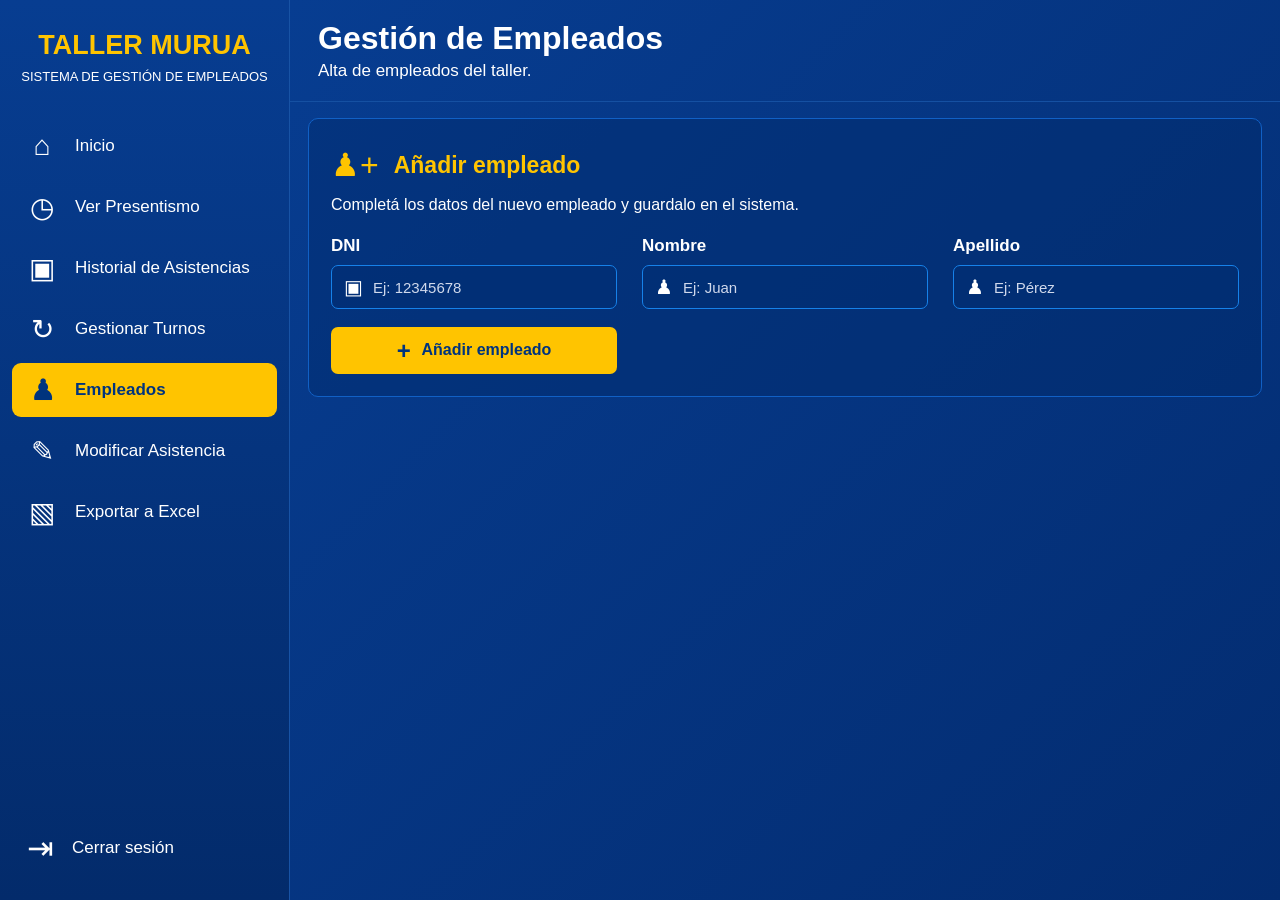
==== templates/anadirempleado.html @ 3f14bf71 "Agregar HTML y Estilos" ====
<!DOCTYPE html>

<head>
    

    <title>Añadir empleado - Taller Murua</title>

    <link rel="stylesheet" href="../static/css/anadirempleado.css">
</head>

<body>

    
    <aside class="sidebar">

        <div class="logo">
            <div class="logo-icon"></div>
            <h1>TALLER MURUA</h1>
            <p>SISTEMA DE GESTIÓN DE EMPLEADOS</p>
        </div>

        <nav class="menu">

            <a href="#" class="menu-item">
                <span>⌂</span>
                Inicio
            </a>

            <a href="#" class="menu-item">
                <span>◷</span>
                Ver Presentismo
            </a>

            <a href="#" class="menu-item">
                <span>▣</span>
                Historial de Asistencias
            </a>

            <a href="#" class="menu-item">
                <span>↻</span>
                Gestionar Turnos
            </a>

            
            <a href="#" class="menu-item activo">
                <span>♟</span>
                Empleados
            </a>

            <a href="#" class="menu-item">
                <span>✎</span>
                Modificar Asistencia
            </a>

            <a href="#" class="menu-item">
                <span>▧</span>
                Exportar a Excel
            </a>

        </nav>

        <button type="button" class="cerrar-sesion">
    <span>⇥</span>
    Cerrar sesión
</button>

    </aside>


    
    <main class="contenido">

       
        <header class="header">

            <div class="titulo-header">

        
                <div>
                    <h2>Gestión de Empleados</h2>
                    <p>Alta de empleados del taller.</p>
                </div>

            </div>

        </header>


        
        <section class="panel-empleado">

            <div class="titulo-panel">

                <span class="icono-persona">♟+</span>

                <h3>Añadir empleado</h3>

            </div>

            <p class="descripcion">
                Completá los datos del nuevo empleado y guardalo en el sistema.
            </p>


            <form class="form-empleado">

                
                <div class="campo">

                    <label for="dni">DNI</label>

                    <div class="input-container">

                        <span class="input-icon">▣</span>

                        <input
                            type="text"
                            id="dni"
                            name="dni"
                            placeholder="Ej: 12345678"
                        >

                    </div>

                </div>


                
                <div class="campo">

                    <label for="nombre">Nombre</label>

                    <div class="input-container">

                        <span class="input-icon">♟</span>

                        <input
                            type="text"
                            id="nombre"
                            name="nombre"
                            placeholder="Ej: Juan"
                        >

                    </div>

                </div>


                
                <div class="campo">

                    <label for="apellido">Apellido</label>

                    <div class="input-container">

                        <span class="input-icon">♟</span>

                        <input
                            type="text"
                            id="apellido"
                            name="apellido"
                            placeholder="Ej: Pérez"
                        >

                    </div>

                </div>

                
                <button type="submit" class="btn-agregar">
                    <span>+</span>
                    Añadir empleado
                </button>

            </form>

        </section>

    </main>

</body>

</html>
---- static/css/anadirempleado.css ----
* {
    margin: 0;
    padding: 0;
    box-sizing: border-box;
}

body {
    font-family: Arial, Helvetica, sans-serif;
    background: #063783;
    color: white;
    min-height: 100vh;
}

.sidebar {
    position: fixed;
    left: 0;
    top: 0;

    width: 290px;
    height: 100vh;

    background: linear-gradient(
        180deg,
        #073d91,
        #032b6b
    );

    border-right: 1px solid #1853a5;

    padding: 25px 12px;

    display: flex;
    flex-direction: column;
}

.logo {
    text-align: center;
    margin-bottom: 35px;
}

.logo-icon {
    font-size: 45px;
    margin-bottom: 5px;
}

.logo h1 {
    color: #ffc400;
    font-size: 27px;
    margin-bottom: 8px;
}

.logo p {
    font-size: 13px;
    color: white;
}

.menu {
    display: flex;
    flex-direction: column;
    gap: 7px;
}

.menu-item {
    height: 54px;

    display: flex;
    align-items: center;

    gap: 18px;

    padding: 0 15px;

    border-radius: 9px;

    color: white;
    text-decoration: none;

    font-size: 17px;

    transition: 0.2s;
}

.menu-item span {
    font-size: 28px;
    width: 30px;
    text-align: center;
}

.menu-item:hover {
    background-color: rgba(255, 255, 255, 0.08);
}

.menu-item.activo {
    background-color: #ffc400;
    color: #00347e;
    font-weight: bold;
}

.menu-item.activo span {
    color: #00347e;
}

.cerrar-sesion {
    margin-top: auto;
    height: 55px;
    display: flex;
    align-items: center;
    gap: 18px;
    padding-left: 15px;

    
    background: transparent; 
    border: none;
    cursor: pointer;
    font-family: inherit; 
    width: 100%;
    
    color: white; 
    font-size: 17px;
    transition: 0.2s; 
}


.cerrar-sesion:hover {
    background-color: #ff3b3b; 
    color: white;
}

.cerrar-sesion span {
    font-size: 32px;
}

.contenido {
    margin-left: 290px;
    min-height: 100vh;

    background: linear-gradient(
        135deg,
        #073d91,
        #032c70
    );
}

.header {
    height: 102px;

    display: flex;
    align-items: center;
    justify-content: space-between;

    padding: 0 45px 0 28px;

    border-bottom: 1px solid #1550a2;
}

.titulo-header {
    display: flex;
    align-items: center;
    gap: 20px;
}

.icono-header {
    width: 64px;
    height: 64px;

    background: #1877e8;

    border-radius: 10px;

    display: flex;
    align-items: center;
    justify-content: center;

    font-size: 34px;
}

.titulo-header h2 {
    font-size: 32px;
    margin-bottom: 4px;
}

.titulo-header p {
    font-size: 17px;
}


.panel-empleado {
    margin: 16px 18px;

    padding: 27px 22px 22px;

    border: 1px solid #1160c5;

    border-radius: 10px;

    background: rgba(0, 43, 108, 0.45);
}


.titulo-panel {
    display: flex;
    align-items: center;

    gap: 15px;

    margin-bottom: 12px;
}

.icono-persona {
    color: #ffc400;
    font-size: 32px;
}

.titulo-panel h3 {
    color: #ffc400;
    font-size: 23px;
}


.descripcion {
    font-size: 16px;
    margin-bottom: 22px;
}

.form-empleado {
    display: grid;

    grid-template-columns: 1fr 1fr 1fr;

    column-gap: 25px;

    align-items: end;
}

.campo {
    display: flex;
    flex-direction: column;
}

.campo label {
    font-size: 17px;
    font-weight: bold;

    margin-bottom: 9px;
}


.input-container {
    height: 44px;

    display: flex;
    align-items: center;

    border: 1px solid #1681e9;

    border-radius: 7px;

    background: rgba(0, 45, 115, 0.6);

    padding: 0 12px;
}

.input-icon {
    font-size: 20px;

    margin-right: 10px;
}

.input-container input {
    width: 100%;
    height: 100%;

    border: none;
    outline: none;

    background: transparent;

    color: white;

    font-size: 15px;
}

.input-container input::placeholder {
    color: #d0d9ec;
}


.input-container:focus-within {
    border-color: #ffc400;
}


.btn-agregar {
    grid-column: 1 / 2;

    margin-top: 18px;

    height: 47px;

    border: none;

    border-radius: 7px;

    background: #ffc400;

    color: #00347e;

    font-size: 16px;
    font-weight: bold;

    cursor: pointer;

    transition: 0.2s;
}

.btn-agregar span {
    font-size: 24px;

    vertical-align: middle;

    margin-right: 7px;
}

.btn-agregar:hover {
    background: #ffd42a;
}

.btn-agregar:active {
    transform: scale(0.98);
}


@media (max-width: 1000px) {

    .sidebar {
        width: 220px;
    }

    .contenido {
        margin-left: 220px;
    }

    .form-empleado {
        grid-template-columns: 1fr;
        gap: 18px;
    }

    .btn-agregar {
        grid-column: 1;
    }

    .fecha {
        display: none;
    }
}
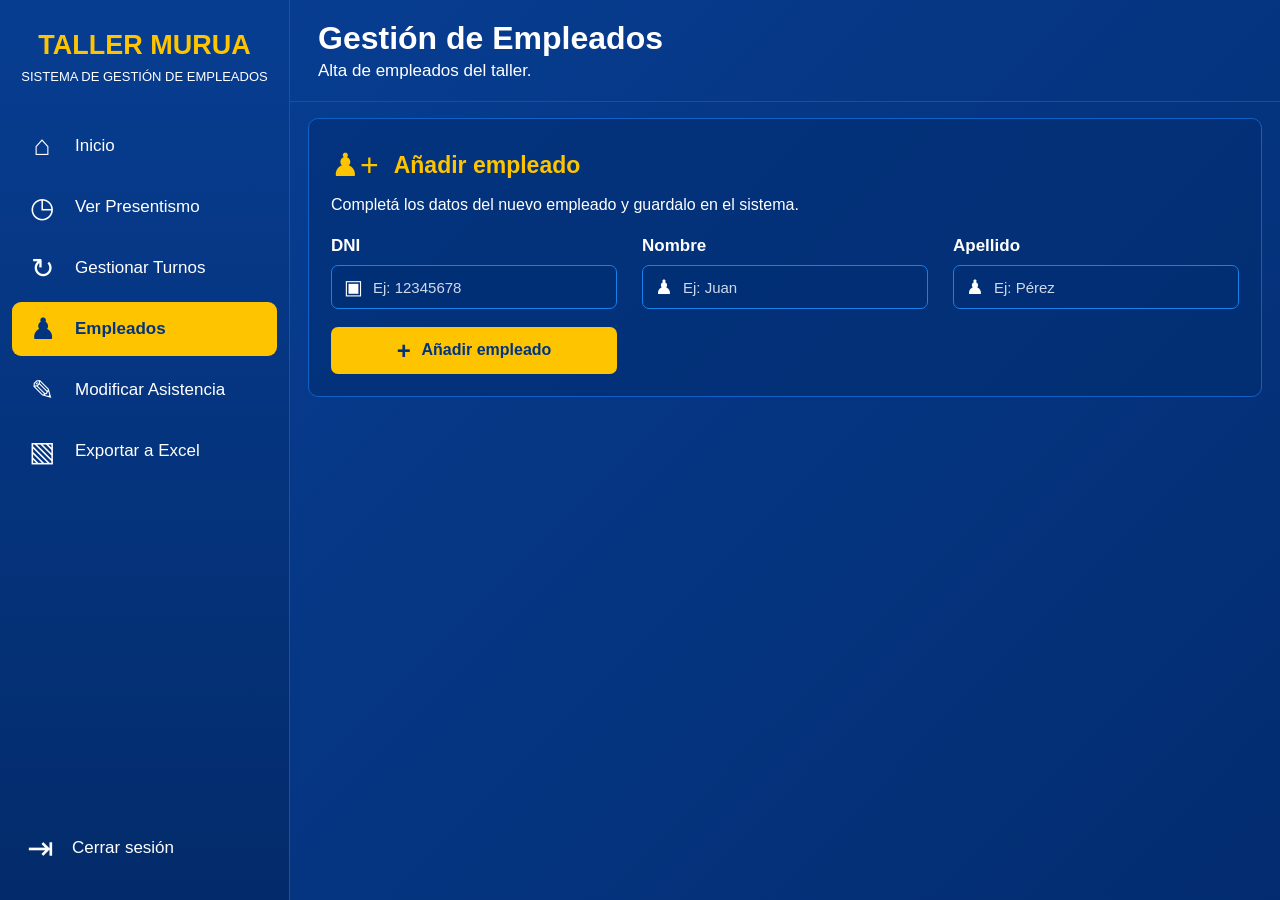
==== commit ecc1dfbf: "arreglo html" ====
--- a/templates/anadirempleado.html
+++ b/templates/anadirempleado.html
@@ -21,22 +21,17 @@
 
         <nav class="menu">
 
-            <a href="#" class="menu-item">
+            <a href="#" class="menu-item" onclick="location.href='paneladmin.html'">
                 <span>⌂</span>
                 Inicio
             </a>
 
-            <a href="#" class="menu-item">
+            <a href="#" class="menu-item" onclick="location.href='presentismo.html'">
                 <span>◷</span>
                 Ver Presentismo
             </a>
 
-            <a href="#" class="menu-item">
-                <span>▣</span>
-                Historial de Asistencias
-            </a>
-
-            <a href="#" class="menu-item">
+            <a href="#" class="menu-item" onclick="location.href='GestionDeTurnos.html'">
                 <span>↻</span>
                 Gestionar Turnos
             </a>
@@ -47,19 +42,19 @@
                 Empleados
             </a>
 
-            <a href="#" class="menu-item">
+            <a href="#" class="menu-item" onclick="location.href='modificarasistencia.html'">
                 <span>✎</span>
                 Modificar Asistencia
             </a>
 
-            <a href="#" class="menu-item">
+            <a href="#" class="menu-item" onclick="location.href='excel.html'">
                 <span>▧</span>
                 Exportar a Excel
             </a>
 
         </nav>
 
-        <button type="button" class="cerrar-sesion">
+        <button type="button" class="cerrar-sesion" onclick="location.href='index.html'">
     <span>⇥</span>
     Cerrar sesión
 </button>
@@ -178,6 +173,8 @@
 
     </main>
 
+    <script src="../static/js/agregarEmpleado.js"></script>
+
 </body>
 
 </html>
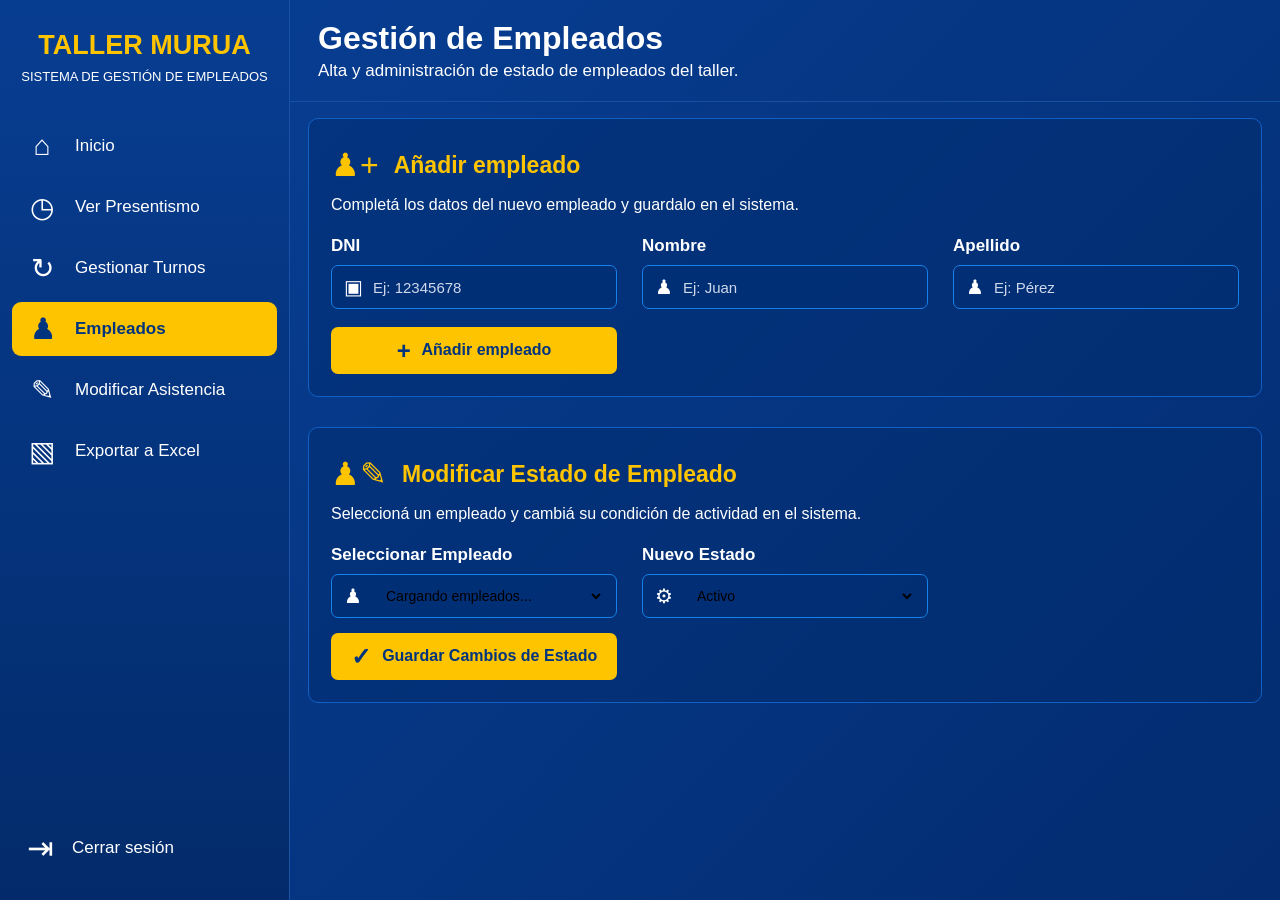
==== commit af0eee79: "creacion de baja empleado" ====
--- a/templates/anadirempleado.html
+++ b/templates/anadirempleado.html
@@ -1,18 +1,11 @@
 <!DOCTYPE html>
-
 <head>
-    
-
     <title>Añadir empleado - Taller Murua</title>
-
     <link rel="stylesheet" href="../static/css/anadirempleado.css">
 </head>
 
 <body>
-
-    
     <aside class="sidebar">
-
         <div class="logo">
             <div class="logo-icon"></div>
             <h1>TALLER MURUA</h1>
@@ -20,161 +13,145 @@
         </div>
 
         <nav class="menu">
-
             <a href="#" class="menu-item" onclick="location.href='paneladmin.html'">
                 <span>⌂</span>
                 Inicio
             </a>
-
             <a href="#" class="menu-item" onclick="location.href='presentismo.html'">
                 <span>◷</span>
                 Ver Presentismo
             </a>
-
             <a href="#" class="menu-item" onclick="location.href='GestionDeTurnos.html'">
                 <span>↻</span>
                 Gestionar Turnos
             </a>
-
-            
             <a href="#" class="menu-item activo">
                 <span>♟</span>
                 Empleados
             </a>
-
             <a href="#" class="menu-item" onclick="location.href='modificarasistencia.html'">
                 <span>✎</span>
                 Modificar Asistencia
             </a>
-
             <a href="#" class="menu-item" onclick="location.href='excel.html'">
                 <span>▧</span>
                 Exportar a Excel
             </a>
-
         </nav>
 
         <button type="button" class="cerrar-sesion" onclick="location.href='index.html'">
-    <span>⇥</span>
-    Cerrar sesión
-</button>
-
+            <span>⇥</span>
+            Cerrar sesión
+        </button>
     </aside>
 
-
-    
     <main class="contenido">
-
-       
         <header class="header">
-
             <div class="titulo-header">
-
-        
                 <div>
                     <h2>Gestión de Empleados</h2>
-                    <p>Alta de empleados del taller.</p>
+                    <p>Alta y administración de estado de empleados del taller.</p>
                 </div>
-
             </div>
-
         </header>
 
-
-        
+        <!-- Sección de Alta de Empleado -->
         <section class="panel-empleado">
-
             <div class="titulo-panel">
-
                 <span class="icono-persona">♟+</span>
-
                 <h3>Añadir empleado</h3>
-
             </div>
-
             <p class="descripcion">
                 Completá los datos del nuevo empleado y guardalo en el sistema.
             </p>
 
-
             <form class="form-empleado">
-
-                
                 <div class="campo">
-
                     <label for="dni">DNI</label>
-
                     <div class="input-container">
-
                         <span class="input-icon">▣</span>
-
                         <input
                             type="text"
                             id="dni"
                             name="dni"
                             placeholder="Ej: 12345678"
                         >
-
                     </div>
-
                 </div>
 
-
-                
                 <div class="campo">
-
                     <label for="nombre">Nombre</label>
-
                     <div class="input-container">
-
                         <span class="input-icon">♟</span>
-
                         <input
                             type="text"
                             id="nombre"
                             name="nombre"
                             placeholder="Ej: Juan"
                         >
-
                     </div>
-
                 </div>
 
-
-                
                 <div class="campo">
-
                     <label for="apellido">Apellido</label>
-
                     <div class="input-container">
-
                         <span class="input-icon">♟</span>
-
                         <input
                             type="text"
                             id="apellido"
                             name="apellido"
                             placeholder="Ej: Pérez"
                         >
-
                     </div>
-
                 </div>
-
                 
                 <button type="submit" class="btn-agregar">
                     <span>+</span>
                     Añadir empleado
                 </button>
-
             </form>
-
         </section>
 
+        <!-- SECCIÓN: Modificar Estado de Empleado mediante Selectores -->
+        <section class="panel-empleado" style="margin-top: 30px;">
+            <div class="titulo-panel">
+                <span class="icono-persona">♟✎</span>
+                <h3>Modificar Estado de Empleado</h3>
+            </div>
+            <p class="descripcion">
+                Seleccioná un empleado y cambiá su condición de actividad en el sistema.
+            </p>
+
+            <div class="form-empleado" style="margin-top: 20px;">
+                <div class="campo">
+                    <label for="select-empleado-estado">Seleccionar Empleado</label>
+                    <div class="input-container">
+                        <span class="input-icon">♟</span>
+                        <select id="select-empleado-estado" name="empleado" style="width: 100%; padding: 10px; border: none; background: transparent; outline: none; font-size: 14px;">
+                            <option value="">Cargando empleados...</option>
+                        </select>
+                    </div>
+                </div>
+
+                <div class="campo">
+                    <label for="select-nuevo-estado-emp">Nuevo Estado</label>
+                    <div class="input-container">
+                        <span class="input-icon">⚙</span>
+                        <select id="select-nuevo-estado-emp" name="estado" style="width: 100%; padding: 10px; border: none; background: transparent; outline: none; font-size: 14px;">
+                            <option value="1">Activo</option>
+                            <option value="0">Inactivo (No activo)</option>
+                        </select>
+                    </div>
+                </div>
+
+                <button type="button" id="btn-guardar-estado" class="btn-agregar" style="margin-top: 15px;">
+                    <span>✓</span>
+                    Guardar Cambios de Estado
+                </button>
+            </div>
+        </section>
     </main>
 
     <script src="../static/js/agregarEmpleado.js"></script>
-
 </body>
-
 </html>
